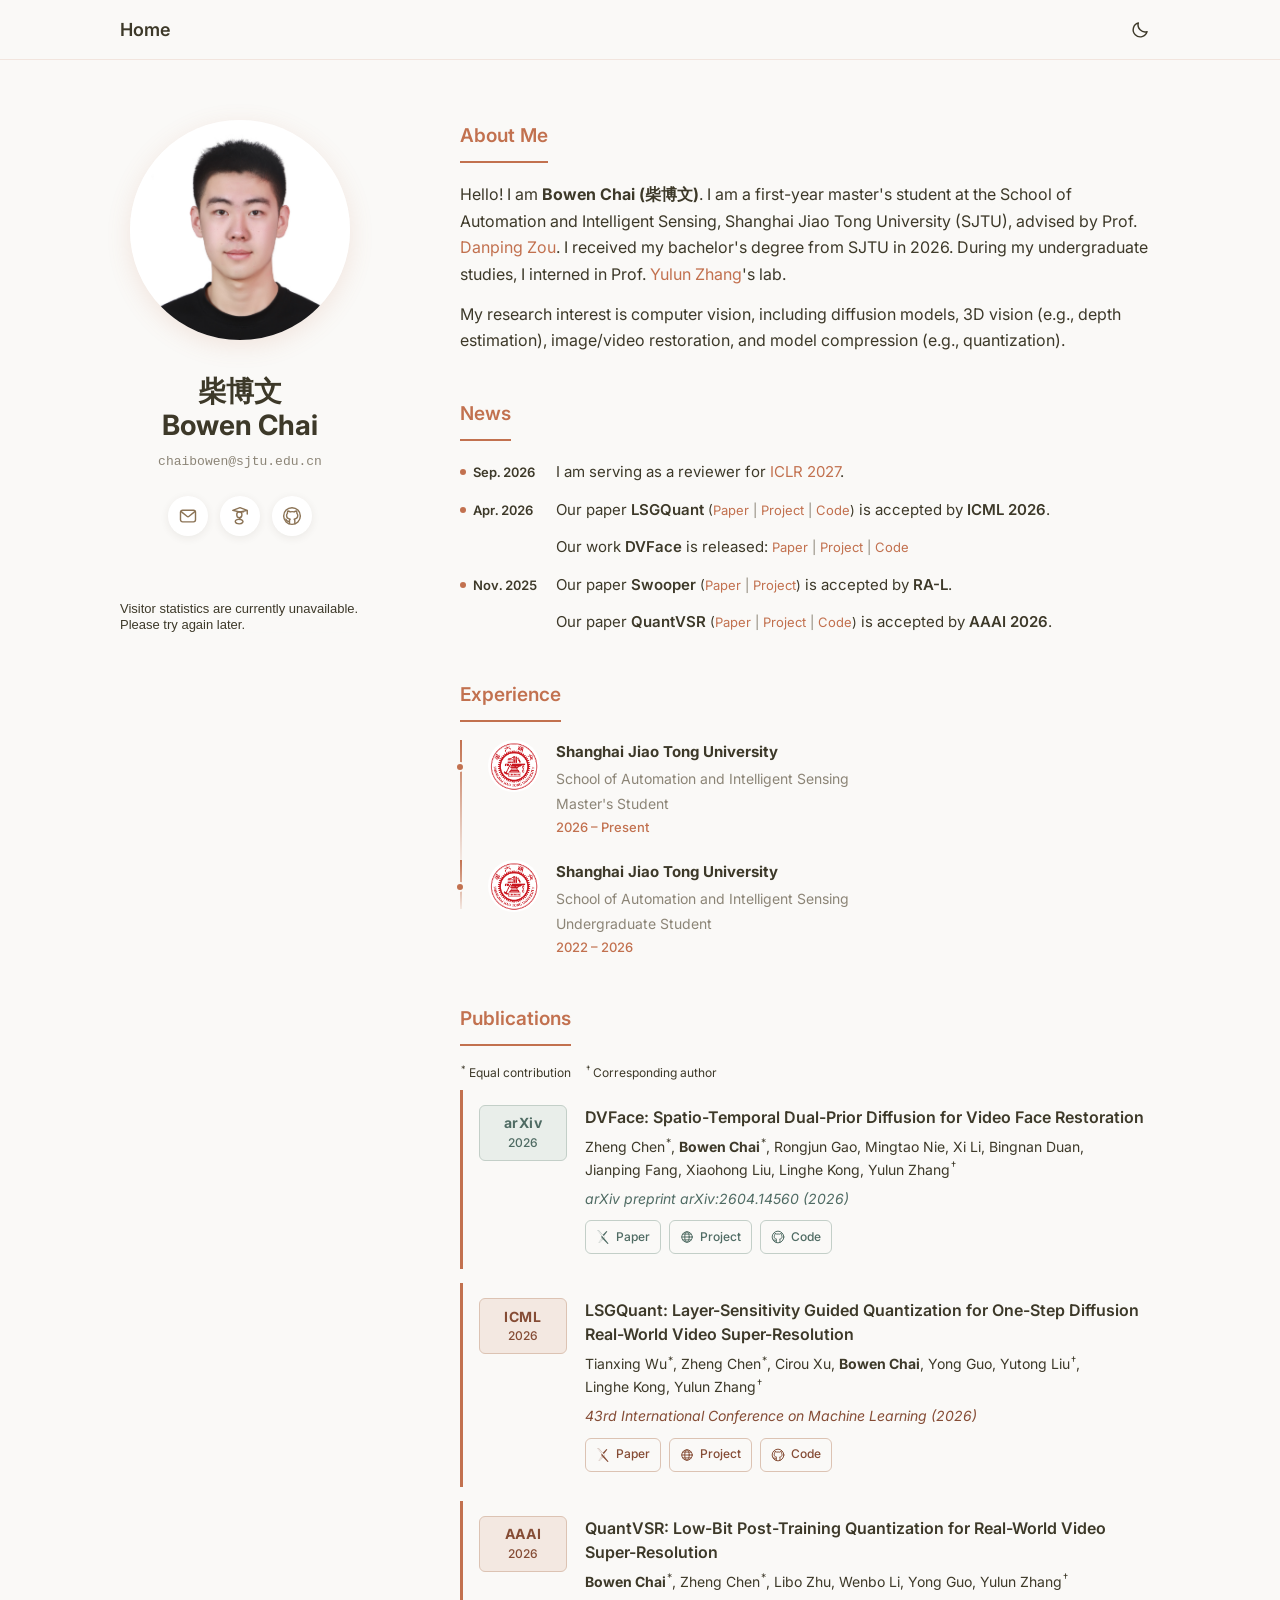
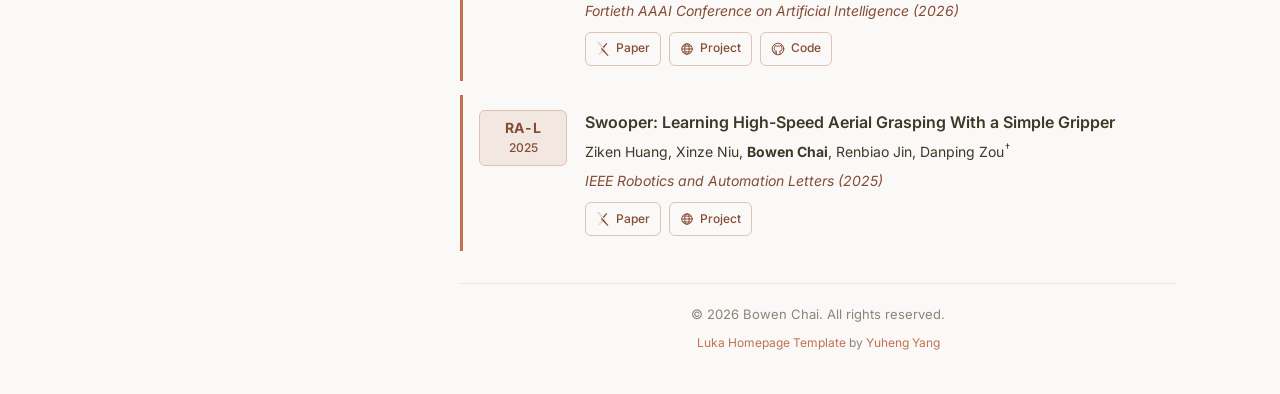
==== index.html @ 1392b282 "Init homepage" ====
<!DOCTYPE html>
<html lang="en">
<head>
  <meta charset="UTF-8">
  <meta http-equiv="X-UA-Compatible" content="IE=edge">
  <meta name="viewport" content="width=device-width, initial-scale=1">
  <title>Bowen Chai - Homepage</title>
  <meta name="description" content="A minimal academic homepage template for researchers, students, and creators.">
  <meta name="keywords" content="academic homepage, personal website, portfolio, researcher, student">
  <link rel="icon" href="assets/img/favicon.ico?v=a5aeb4f2d822" type="image/x-icon" sizes="16x16 32x32 48x48">
  <link rel="icon" href="assets/img/favicon.png?v=6394adf79db6" type="image/png" sizes="32x32">
  <link rel="icon" href="assets/img/favicon.svg?v=fdf971f951cc" type="image/svg+xml" sizes="any">

  <link rel="preconnect" href="https://fonts.googleapis.com">
  <link rel="preconnect" href="https://fonts.gstatic.com" crossorigin>
  <link href="https://fonts.googleapis.com/css2?family=Inter:wght@300;400;500;600;700&display=swap" rel="stylesheet">


  <link rel="stylesheet" href="assets/css/font_sans_serif.css">
  <link rel="stylesheet" href="assets/css/theme-luka.css">
  <link rel="stylesheet" href="assets/css/local-preview.css?v=3a91d205cefd">
</head>
<body class="theme-luka">
  <nav class="top-nav">
    <div class="nav-container">
      <div class="nav-left">
        <a href="./">Home</a>
      </div>
      <div class="nav-right">
        <button id="themeToggle" class="theme-toggle" title="Toggle theme" aria-label="Toggle theme">
          <svg class="ui-icon" aria-hidden="true" focusable="false"><use href="assets/img/ui-icons.svg#moon"></use></svg>
        </button>
      </div>
    </div>
  </nav>

  <div class="wrapper">
    <header class="sidebar">
      <div class="profile-card">
        <a class="image avatar">
          <img src="assets/img/chaibowen_scholar_v1_square.png" alt="Portrait of Bowen Chai">
        </a>

        <h1 class="site-name">柴博文<br>Bowen Chai</h1>
        <p class="site-email">chaibowen@sjtu.edu.cn</p>

        <div class="social-icons">
          <a href="mailto:chaibowen@sjtu.edu.cn" title="Email"><svg class="ui-icon" viewBox="0 0 24 24" aria-hidden="true" focusable="false"><rect x="3" y="5" width="18" height="14" rx="2.5"/><path d="m3.5 6.5 7.2 5.8a2.1 2.1 0 0 0 2.6 0l7.2-5.8"/></svg></a>
          <a href="https://scholar.google.com/citations?user=Elhg_7AAAAAJ&amp;hl=en" title="Google Scholar"><svg class="ui-icon" viewBox="0 0 24 24" aria-hidden="true" focusable="false"><path d="m3.3 5.2 8.7-3.2 8.7 3.2L12 7.2 3.3 5.2Zm17.4 0v4.4"/><ellipse cx="11.2" cy="10.4" rx="3.1" ry="3.5"/><path d="M14.1 7h2.2m-3.6 6.4c-1.2.7-1.4 1.5-.4 2.2l2.5 1.6c1.8 1.4.5 4.2-3.8 4.2-5.2 0-6.1-3.8-2.4-5.1 1.2-.4 2.4-.5 3.7-.1"/></svg></a>
          <a href="https://github.com/bowenchai" title="GitHub"><svg class="ui-icon" viewBox="0 0 24 24" aria-hidden="true" focusable="false"><circle cx="12" cy="12" r="10"/><path d="M9 21v-3.3c0-.9.3-1.6.8-2-2.5-.3-4.3-1.4-4.3-4.2 0-1.2.4-2.2 1.1-2.9-.1-.9-.1-1.8.3-2.7 1.2 0 2.3.7 3 1.2 1.5-.4 3.1-.4 4.6 0 .7-.5 1.8-1.2 3-1.2 .4.9.4 1.8.3 2.7 .7.7 1.1 1.7 1.1 2.9 0 2.8-1.8 3.9-4.3 4.2 .5.4.8 1.1.8 2V21M9 18.4c-2.8.7-3.8-1.1-4.4-2.5"/></svg></a>
        </div>

        <div class="visitor-map-layout" id="visitorMap" aria-label="Visitor statistics" data-map-src="https://mapmyvisitors.com/map.js?cl=c2714f&amp;w=480&amp;t=tt&amp;d=VxK6KCJT0iGbm1z7AHhPdDyr-tIHMNKOAvG6q36VsOc&amp;co=faf9f7&amp;ct=3d3929">
          <noscript>Enable JavaScript to view visitor statistics.</noscript>
        </div>
      </div>
    </header>

    <section class="content">
      <div class="section" id="about">
        <h2 class="section-title">About Me</h2>
        <div class="section-body">
          <p>Hello! I am <strong>Bowen Chai (柴博文)</strong>. I am a first-year master's student at the School of Automation and Intelligent Sensing, Shanghai Jiao Tong University (SJTU), advised by Prof. <a href="https://sais.sjtu.edu.cn/faculty/zoudanping.html" target="_blank" rel="noopener">Danping Zou</a>. I received my bachelor's degree from SJTU in 2026. During my undergraduate studies, I interned in Prof. <a href="https://yulunzhang.com" target="_blank" rel="noopener">Yulun Zhang</a>'s lab.</p>
          <p>My research interest is computer vision, including diffusion models, 3D vision (e.g., depth estimation), image/video restoration, and model compression (e.g., quantization).</p>
          <!--
          <p><strong><a href="#" target="_blank" rel="noopener">Download my CV</a></strong> (replace this link with your resume)</p>
          -->
        </div>
      </div>

      <div class="section" id="news">
        <h2 class="section-title">News</h2>
        <div class="section-body">
          <!-- Group by full YYYY-MM; add same-month updates inside that group's list. -->
          <ul class="news-list">
            <li class="news-group" data-news-month="2026-09">
              <time class="news-date" id="news-month-2026-09" datetime="2026-09">Sep. 2026</time>
              <ul class="news-updates" aria-labelledby="news-month-2026-09">
                <li class="news-item">
                  <p class="news-text">I am serving as a reviewer for <a href="https://iclr.cc/Conferences/2027" target="_blank" rel="noopener">ICLR 2027</a>.</p>
                </li>
              </ul>
            </li>
            <li class="news-group" data-news-month="2026-04">
              <time class="news-date" id="news-month-2026-04" datetime="2026-04">Apr. 2026</time>
              <ul class="news-updates" aria-labelledby="news-month-2026-04">
                <li class="news-item" id="news-lsgquant-accepted">
                  <p class="news-text">Our paper <strong class="news-paper">LSGQuant</strong> <span class="news-resources">(<a href="https://arxiv.org/abs/2602.03182" target="_blank" rel="noopener" aria-label="LSGQuant paper">Paper</a> <span class="news-resource-divider" aria-hidden="true">|</span> <a href="https://zheng-chen.cn/LSGQuant/" target="_blank" rel="noopener" aria-label="LSGQuant project">Project</a> <span class="news-resource-divider" aria-hidden="true">|</span> <a href="https://github.com/zhengchen1999/LSGQuant" target="_blank" rel="noopener" aria-label="LSGQuant code">Code</a>)</span> is accepted by <strong class="news-venue">ICML 2026</strong>.</p>
                </li>
                <li class="news-item" id="news-dvface-released">
                  <p class="news-text">Our work <strong class="news-paper">DVFace</strong> is released: <span class="news-resources"><a href="https://arxiv.org/abs/2604.14560" target="_blank" rel="noopener" aria-label="DVFace paper">Paper</a> <span class="news-resource-divider" aria-hidden="true">|</span> <a href="https://zheng-chen.cn/DVFace/" target="_blank" rel="noopener" aria-label="DVFace project">Project</a> <span class="news-resource-divider" aria-hidden="true">|</span> <a href="https://github.com/zhengchen1999/DVFace" target="_blank" rel="noopener" aria-label="DVFace code">Code</a></span></p>
                </li>
              </ul>
            </li>
            <li class="news-group" data-news-month="2025-11">
              <time class="news-date" id="news-month-2025-11" datetime="2025-11">Nov. 2025</time>
              <ul class="news-updates" aria-labelledby="news-month-2025-11">
                <li class="news-item" id="news-swooper-accepted">
                  <p class="news-text">Our paper <strong class="news-paper">Swooper</strong> <span class="news-resources">(<a href="https://arxiv.org/abs/2603.05935" target="_blank" rel="noopener" aria-label="Swooper paper">Paper</a> <span class="news-resource-divider" aria-hidden="true">|</span> <a href="https://zikenhuang.github.io/Swooper/" target="_blank" rel="noopener" aria-label="Swooper project">Project</a>)</span> is accepted by <strong class="news-venue">RA-L</strong>.</p>
                </li>
                <li class="news-item" id="news-quantvsr-accepted">
                  <p class="news-text">Our paper <strong class="news-paper">QuantVSR</strong> <span class="news-resources">(<a href="https://arxiv.org/abs/2508.04485" target="_blank" rel="noopener" aria-label="QuantVSR paper">Paper</a> <span class="news-resource-divider" aria-hidden="true">|</span> <a href="https://bowenchai.github.io/QuantVSR/" target="_blank" rel="noopener" aria-label="QuantVSR project">Project</a> <span class="news-resource-divider" aria-hidden="true">|</span> <a href="https://github.com/bowenchai/QuantVSR" target="_blank" rel="noopener" aria-label="QuantVSR code">Code</a>)</span> is accepted by <strong class="news-venue">AAAI 2026</strong>.</p>
                </li>
              </ul>
            </li>
          </ul>
        </div>
      </div>

      <div class="section" id="experience">
        <h2 class="section-title">Experience</h2>
        <div class="section-body">
          <div class="card timeline-item">
            <div class="experience-item">
              <img src="assets/img/sjtu-emblem.png" alt="Shanghai Jiao Tong University emblem" class="institution-logo sjtu-emblem">
              <div class="experience-content">
                <p class="exp-title"><strong>Shanghai Jiao Tong University</strong></p>
                <p class="exp-detail">School of Automation and Intelligent Sensing</p>
                <p class="exp-detail">Master's Student</p>
                <p class="exp-period">2026 &ndash; Present</p>
              </div>
            </div>
          </div>

          <div class="card timeline-item">
            <div class="experience-item">
              <img src="assets/img/sjtu-emblem.png" alt="Shanghai Jiao Tong University emblem" class="institution-logo sjtu-emblem">
              <div class="experience-content">
                <p class="exp-title"><strong>Shanghai Jiao Tong University</strong></p>
                <p class="exp-detail">School of Automation and Intelligent Sensing</p>
                <p class="exp-detail">Undergraduate Student</p>
                <p class="exp-period">2022 &ndash; 2026</p>
              </div>
            </div>
          </div>
        </div>
      </div>

      <div class="section" id="publications">
        <h2 class="section-title">Publications</h2>
        <div class="section-body">
          <div class="publications">
            <div class="pub-author-note" id="publications-author-note"><span><sup class="pub-author-mark">*</sup> Equal contribution</span><span><sup class="pub-author-mark">†</sup> Corresponding author</span></div>
            <ol class="bibliography">
              <li class="pub-entry pub-entry--preprint" id="publication-dvface">
                <div class="pub-row">
                  <div class="pub-venue">
                    <span class="pub-venue-name">arXiv</span>
                    <span class="pub-venue-year">2026</span>
                  </div>
                  <div class="pub-content">
                    <div class="title">DVFace: Spatio-Temporal Dual-Prior Diffusion for Video Face Restoration</div>
                    <div class="author" aria-describedby="publications-author-note"><span class="pub-author">Zheng Chen<sup class="pub-author-mark">*</sup></span>, <span class="pub-author"><strong>Bowen Chai</strong><sup class="pub-author-mark">*</sup></span>, <span class="pub-author">Rongjun Gao</span>, <span class="pub-author">Mingtao Nie</span>, <span class="pub-author">Xi Li</span>, <span class="pub-author">Bingnan Duan</span>, <span class="pub-author">Jianping Fang</span>, <span class="pub-author">Xiaohong Liu</span>, <span class="pub-author">Linghe Kong</span>, <span class="pub-author">Yulun Zhang<sup class="pub-author-mark">†</sup></span></div>
                    <div class="periodical"><em>arXiv preprint arXiv:2604.14560 (2026)</em></div>
                    <div class="links pub-links">
                      <a class="pub-link" href="https://arxiv.org/abs/2604.14560" target="_blank" rel="noopener"><svg class="ui-icon pub-link-icon pub-link-icon--brand" viewBox="0 0 24 24" aria-hidden="true" focusable="false"><path d="M3.8423 0a1.0037 1.0037 0 0 0-.922.6078c-.1536.3687-.0438.6275.2938 1.1113l6.9185 8.3597-1.0223 1.1058a1.0393 1.0393 0 0 0 .003 1.4229l1.2292 1.3135-5.4391 6.4444c-.2803.299-.4538.823-.2971 1.1986a1.0253 1.0253 0 0 0 .9585.635.9133.9133 0 0 0 .6891-.3405l5.783-6.126 7.4902 8.0051a.8527.8527 0 0 0 .6835.2597.9575.9575 0 0 0 .8777-.6138c.1577-.377-.017-.7502-.306-1.1407l-7.0518-8.3418 1.0632-1.13a.9626.9626 0 0 0 .0089-1.3165L4.6336.4639s-.3733-.4535-.768-.463zm0 .272h.0166c.2179.0052.4874.2715.5644.3639l.005.006.0052.0055 10.169 10.9905a.6915.6915 0 0 1-.0072.945l-1.0666 1.133-1.4982-1.7724-8.5994-10.39c-.3286-.472-.352-.6183-.2592-.841a.7307.7307 0 0 1 .6704-.4401Zm14.341 1.5701a.877.877 0 0 0-.6554.2418l-5.6962 6.1584 1.6944 1.8319 5.3089-6.5138c.3251-.4335.479-.6603.3247-1.0292a1.1205 1.1205 0 0 0-.9763-.689zm-7.6557 12.2823 1.3186 1.4135-5.7864 6.1295a.6494.6494 0 0 1-.4959.26.7516.7516 0 0 1-.706-.4669c-.1119-.2682.0359-.6864.2442-.9083l.0051-.0055.0047-.0055z"/></svg><span>Paper</span></a>
                      <a class="pub-link" href="https://zheng-chen.cn/DVFace/" target="_blank" rel="noopener"><svg class="ui-icon pub-link-icon" viewBox="0 0 24 24" aria-hidden="true" focusable="false"><circle cx="12" cy="12" r="9"/><ellipse cx="12" cy="12" rx="3.8" ry="9"/><path d="M3 12h18M5 7h14M5 17h14"/></svg><span>Project</span></a>
                      <a class="pub-link" href="https://github.com/zhengchen1999/DVFace" target="_blank" rel="noopener"><svg class="ui-icon pub-link-icon" viewBox="0 0 24 24" aria-hidden="true" focusable="false"><circle cx="12" cy="12" r="10"/><path d="M9 21v-3.3c0-.9.3-1.6.8-2-2.5-.3-4.3-1.4-4.3-4.2 0-1.2.4-2.2 1.1-2.9-.1-.9-.1-1.8.3-2.7 1.2 0 2.3.7 3 1.2 1.5-.4 3.1-.4 4.6 0 .7-.5 1.8-1.2 3-1.2 .4.9.4 1.8.3 2.7 .7.7 1.1 1.7 1.1 2.9 0 2.8-1.8 3.9-4.3 4.2 .5.4.8 1.1.8 2V21M9 18.4c-2.8.7-3.8-1.1-4.4-2.5"/></svg><span>Code</span></a>
                    </div>
                  </div>
                </div>
              </li>

              <li class="pub-entry pub-entry--accepted" id="publication-lsgquant">
                <div class="pub-row">
                  <div class="pub-venue">
                    <span class="pub-venue-name">ICML</span>
                    <span class="pub-venue-year">2026</span>
                  </div>
                  <div class="pub-content">
                    <div class="title">LSGQuant: Layer-Sensitivity Guided Quantization for One-Step Diffusion Real-World Video Super-Resolution</div>
                    <div class="author" aria-describedby="publications-author-note"><span class="pub-author">Tianxing Wu<sup class="pub-author-mark">*</sup></span>, <span class="pub-author">Zheng Chen<sup class="pub-author-mark">*</sup></span>, <span class="pub-author">Cirou Xu</span>, <span class="pub-author"><strong>Bowen Chai</strong></span>, <span class="pub-author">Yong Guo</span>, <span class="pub-author">Yutong Liu<sup class="pub-author-mark">†</sup></span>, <span class="pub-author">Linghe Kong</span>, <span class="pub-author">Yulun Zhang<sup class="pub-author-mark">†</sup></span></div>
                    <div class="periodical"><em>43rd International Conference on Machine Learning (2026)</em></div>
                    <div class="links pub-links">
                      <a class="pub-link" href="https://arxiv.org/abs/2602.03182" target="_blank" rel="noopener"><svg class="ui-icon pub-link-icon pub-link-icon--brand" viewBox="0 0 24 24" aria-hidden="true" focusable="false"><path d="M3.8423 0a1.0037 1.0037 0 0 0-.922.6078c-.1536.3687-.0438.6275.2938 1.1113l6.9185 8.3597-1.0223 1.1058a1.0393 1.0393 0 0 0 .003 1.4229l1.2292 1.3135-5.4391 6.4444c-.2803.299-.4538.823-.2971 1.1986a1.0253 1.0253 0 0 0 .9585.635.9133.9133 0 0 0 .6891-.3405l5.783-6.126 7.4902 8.0051a.8527.8527 0 0 0 .6835.2597.9575.9575 0 0 0 .8777-.6138c.1577-.377-.017-.7502-.306-1.1407l-7.0518-8.3418 1.0632-1.13a.9626.9626 0 0 0 .0089-1.3165L4.6336.4639s-.3733-.4535-.768-.463zm0 .272h.0166c.2179.0052.4874.2715.5644.3639l.005.006.0052.0055 10.169 10.9905a.6915.6915 0 0 1-.0072.945l-1.0666 1.133-1.4982-1.7724-8.5994-10.39c-.3286-.472-.352-.6183-.2592-.841a.7307.7307 0 0 1 .6704-.4401Zm14.341 1.5701a.877.877 0 0 0-.6554.2418l-5.6962 6.1584 1.6944 1.8319 5.3089-6.5138c.3251-.4335.479-.6603.3247-1.0292a1.1205 1.1205 0 0 0-.9763-.689zm-7.6557 12.2823 1.3186 1.4135-5.7864 6.1295a.6494.6494 0 0 1-.4959.26.7516.7516 0 0 1-.706-.4669c-.1119-.2682.0359-.6864.2442-.9083l.0051-.0055.0047-.0055z"/></svg><span>Paper</span></a>
                      <a class="pub-link" href="https://zheng-chen.cn/LSGQuant/" target="_blank" rel="noopener"><svg class="ui-icon pub-link-icon" viewBox="0 0 24 24" aria-hidden="true" focusable="false"><circle cx="12" cy="12" r="9"/><ellipse cx="12" cy="12" rx="3.8" ry="9"/><path d="M3 12h18M5 7h14M5 17h14"/></svg><span>Project</span></a>
                      <a class="pub-link" href="https://github.com/zhengchen1999/LSGQuant" target="_blank" rel="noopener"><svg class="ui-icon pub-link-icon" viewBox="0 0 24 24" aria-hidden="true" focusable="false"><circle cx="12" cy="12" r="10"/><path d="M9 21v-3.3c0-.9.3-1.6.8-2-2.5-.3-4.3-1.4-4.3-4.2 0-1.2.4-2.2 1.1-2.9-.1-.9-.1-1.8.3-2.7 1.2 0 2.3.7 3 1.2 1.5-.4 3.1-.4 4.6 0 .7-.5 1.8-1.2 3-1.2 .4.9.4 1.8.3 2.7 .7.7 1.1 1.7 1.1 2.9 0 2.8-1.8 3.9-4.3 4.2 .5.4.8 1.1.8 2V21M9 18.4c-2.8.7-3.8-1.1-4.4-2.5"/></svg><span>Code</span></a>
                    </div>
                  </div>
                </div>
              </li>

              <li class="pub-entry pub-entry--accepted" id="publication-quantvsr">
                <div class="pub-row">
                  <div class="pub-venue">
                    <span class="pub-venue-name">AAAI</span>
                    <span class="pub-venue-year">2026</span>
                  </div>
                  <div class="pub-content">
                    <div class="title">QuantVSR: Low-Bit Post-Training Quantization for Real-World Video Super-Resolution</div>
                    <div class="author" aria-describedby="publications-author-note"><span class="pub-author"><strong>Bowen Chai</strong><sup class="pub-author-mark">*</sup></span>, <span class="pub-author">Zheng Chen<sup class="pub-author-mark">*</sup></span>, <span class="pub-author">Libo Zhu</span>, <span class="pub-author">Wenbo Li</span>, <span class="pub-author">Yong Guo</span>, <span class="pub-author">Yulun Zhang<sup class="pub-author-mark">†</sup></span></div>
                    <div class="periodical"><em>Fortieth AAAI Conference on Artificial Intelligence (2026)</em></div>
                    <div class="links pub-links">
                      <a class="pub-link" href="https://arxiv.org/abs/2508.04485" target="_blank" rel="noopener"><svg class="ui-icon pub-link-icon pub-link-icon--brand" viewBox="0 0 24 24" aria-hidden="true" focusable="false"><path d="M3.8423 0a1.0037 1.0037 0 0 0-.922.6078c-.1536.3687-.0438.6275.2938 1.1113l6.9185 8.3597-1.0223 1.1058a1.0393 1.0393 0 0 0 .003 1.4229l1.2292 1.3135-5.4391 6.4444c-.2803.299-.4538.823-.2971 1.1986a1.0253 1.0253 0 0 0 .9585.635.9133.9133 0 0 0 .6891-.3405l5.783-6.126 7.4902 8.0051a.8527.8527 0 0 0 .6835.2597.9575.9575 0 0 0 .8777-.6138c.1577-.377-.017-.7502-.306-1.1407l-7.0518-8.3418 1.0632-1.13a.9626.9626 0 0 0 .0089-1.3165L4.6336.4639s-.3733-.4535-.768-.463zm0 .272h.0166c.2179.0052.4874.2715.5644.3639l.005.006.0052.0055 10.169 10.9905a.6915.6915 0 0 1-.0072.945l-1.0666 1.133-1.4982-1.7724-8.5994-10.39c-.3286-.472-.352-.6183-.2592-.841a.7307.7307 0 0 1 .6704-.4401Zm14.341 1.5701a.877.877 0 0 0-.6554.2418l-5.6962 6.1584 1.6944 1.8319 5.3089-6.5138c.3251-.4335.479-.6603.3247-1.0292a1.1205 1.1205 0 0 0-.9763-.689zm-7.6557 12.2823 1.3186 1.4135-5.7864 6.1295a.6494.6494 0 0 1-.4959.26.7516.7516 0 0 1-.706-.4669c-.1119-.2682.0359-.6864.2442-.9083l.0051-.0055.0047-.0055z"/></svg><span>Paper</span></a>
                      <a class="pub-link" href="https://bowenchai.github.io/QuantVSR/" target="_blank" rel="noopener"><svg class="ui-icon pub-link-icon" viewBox="0 0 24 24" aria-hidden="true" focusable="false"><circle cx="12" cy="12" r="9"/><ellipse cx="12" cy="12" rx="3.8" ry="9"/><path d="M3 12h18M5 7h14M5 17h14"/></svg><span>Project</span></a>
                      <a class="pub-link" href="https://github.com/bowenchai/QuantVSR" target="_blank" rel="noopener"><svg class="ui-icon pub-link-icon" viewBox="0 0 24 24" aria-hidden="true" focusable="false"><circle cx="12" cy="12" r="10"/><path d="M9 21v-3.3c0-.9.3-1.6.8-2-2.5-.3-4.3-1.4-4.3-4.2 0-1.2.4-2.2 1.1-2.9-.1-.9-.1-1.8.3-2.7 1.2 0 2.3.7 3 1.2 1.5-.4 3.1-.4 4.6 0 .7-.5 1.8-1.2 3-1.2 .4.9.4 1.8.3 2.7 .7.7 1.1 1.7 1.1 2.9 0 2.8-1.8 3.9-4.3 4.2 .5.4.8 1.1.8 2V21M9 18.4c-2.8.7-3.8-1.1-4.4-2.5"/></svg><span>Code</span></a>
                    </div>
                  </div>
                </div>
              </li>

              <li class="pub-entry pub-entry--accepted" id="publication-swooper">
                <div class="pub-row">
                  <div class="pub-venue">
                    <span class="pub-venue-name">RA-L</span>
                    <span class="pub-venue-year">2025</span>
                  </div>
                  <div class="pub-content">
                    <div class="title">Swooper: Learning High-Speed Aerial Grasping With a Simple Gripper</div>
                    <div class="author" aria-describedby="publications-author-note"><span class="pub-author">Ziken Huang</span>, <span class="pub-author">Xinze Niu</span>, <span class="pub-author"><strong>Bowen Chai</strong></span>, <span class="pub-author">Renbiao Jin</span>, <span class="pub-author">Danping Zou<sup class="pub-author-mark">†</sup></span></div>
                    <div class="periodical"><em>IEEE Robotics and Automation Letters (2025)</em></div>
                    <div class="links pub-links">
                      <a class="pub-link" href="https://arxiv.org/abs/2603.05935" target="_blank" rel="noopener"><svg class="ui-icon pub-link-icon pub-link-icon--brand" viewBox="0 0 24 24" aria-hidden="true" focusable="false"><path d="M3.8423 0a1.0037 1.0037 0 0 0-.922.6078c-.1536.3687-.0438.6275.2938 1.1113l6.9185 8.3597-1.0223 1.1058a1.0393 1.0393 0 0 0 .003 1.4229l1.2292 1.3135-5.4391 6.4444c-.2803.299-.4538.823-.2971 1.1986a1.0253 1.0253 0 0 0 .9585.635.9133.9133 0 0 0 .6891-.3405l5.783-6.126 7.4902 8.0051a.8527.8527 0 0 0 .6835.2597.9575.9575 0 0 0 .8777-.6138c.1577-.377-.017-.7502-.306-1.1407l-7.0518-8.3418 1.0632-1.13a.9626.9626 0 0 0 .0089-1.3165L4.6336.4639s-.3733-.4535-.768-.463zm0 .272h.0166c.2179.0052.4874.2715.5644.3639l.005.006.0052.0055 10.169 10.9905a.6915.6915 0 0 1-.0072.945l-1.0666 1.133-1.4982-1.7724-8.5994-10.39c-.3286-.472-.352-.6183-.2592-.841a.7307.7307 0 0 1 .6704-.4401Zm14.341 1.5701a.877.877 0 0 0-.6554.2418l-5.6962 6.1584 1.6944 1.8319 5.3089-6.5138c.3251-.4335.479-.6603.3247-1.0292a1.1205 1.1205 0 0 0-.9763-.689zm-7.6557 12.2823 1.3186 1.4135-5.7864 6.1295a.6494.6494 0 0 1-.4959.26.7516.7516 0 0 1-.706-.4669c-.1119-.2682.0359-.6864.2442-.9083l.0051-.0055.0047-.0055z"/></svg><span>Paper</span></a>
                      <a class="pub-link" href="https://zikenhuang.github.io/Swooper/" target="_blank" rel="noopener"><svg class="ui-icon pub-link-icon" viewBox="0 0 24 24" aria-hidden="true" focusable="false"><circle cx="12" cy="12" r="9"/><ellipse cx="12" cy="12" rx="3.8" ry="9"/><path d="M3 12h18M5 7h14M5 17h14"/></svg><span>Project</span></a>
                    </div>
                  </div>
                </div>
              </li>
            </ol>
          </div>
        </div>
      </div>

    </section>

    <footer class="site-footer">
      <p>
        &copy; 2026 Bowen Chai. All rights reserved.
        <br>
        <span class="template-credit"><a href="https://github.com/wzsyyh/luka-homepage-template">Luka Homepage Template</a> by <a href="https://wzsyyh.github.io/">Yuheng Yang</a></span>
      </p>
    </footer>
  </div>

  <script src="assets/js/scale.fix.js"></script>
  <script>
    (function() {
      const themeToggle = document.getElementById('themeToggle');
      const icon = themeToggle.querySelector('use');

      function setTheme(isDark) {
        document.documentElement.setAttribute('data-theme', isDark ? 'dark' : 'light');
        icon.setAttribute('href', 'assets/img/ui-icons.svg#' + (isDark ? 'sun' : 'moon'));
        try {
          localStorage.setItem('theme', isDark ? 'dark' : 'light');
        } catch (error) {
          // Theme switching still works when browser storage is unavailable.
        }
      }

      let savedTheme = null;
      try {
        savedTheme = localStorage.getItem('theme');
      } catch (error) {
        // Fall back to the system preference.
      }
      const prefersDark = window.matchMedia('(prefers-color-scheme: dark)').matches;
      setTheme(savedTheme ? savedTheme === 'dark' : prefersDark);

      themeToggle.addEventListener('click', function() {
        const isDark = document.documentElement.getAttribute('data-theme') === 'dark';
        setTheme(!isDark);
      });

      if ('IntersectionObserver' in window) {
        const observer = new IntersectionObserver(function(entries) {
          entries.forEach(function(entry) {
            if (entry.isIntersecting) {
              entry.target.classList.add('visible');
              observer.unobserve(entry.target);
            }
          });
        }, { threshold: 0.1 });

        document.documentElement.classList.add('sections-animate');
        document.querySelectorAll('.section').forEach(function(el) {
          observer.observe(el);
        });
      } else {
        document.querySelectorAll('.section').forEach(function(el) {
          el.classList.add('visible');
        });
      }
    })();
  </script>
  <script src="assets/js/visitor-map.js?v=ccd42ad6cb22"></script>
</body>
</html>
---- assets/css/font_sans_serif.css ----
@import url('https://fonts.googleapis.com/css2?family=Inter:wght@300;400;500;600;700&family=Ubuntu+Mono&display=swap');

body {
  background-color: #fff;
  font: 18px/1.5 "Inter", -apple-system, BlinkMacSystemFont, "Segoe UI", Roboto, Oxygen, Ubuntu, Cantarell, "Helvetica Neue", Arial, sans-serif;
  color: #595959;
  font-weight: 400;
}
---- assets/css/theme-luka.css ----
/* ============================================
   Luka Homepage
   Warm minimal academic homepage template
   ============================================ */

html {
  scroll-behavior: smooth;
}

body {
  margin: 0;
}

body.theme-luka,
body.theme-luka *,
body.theme-luka *::before,
body.theme-luka *::after {
  box-sizing: border-box;
}

:root {
  --luka-bg: #faf9f7;
  --luka-text: #3d3929;
  --luka-accent: #c2714f;
  --luka-secondary: #8c8577;
  --luka-border: rgba(194, 113, 79, 0.2);
  --luka-shadow: rgba(194, 113, 79, 0.15);
  --luka-social-bg: #ffffff;
  --luka-social-text: #8b7355;
  --luka-footer-border: rgba(194, 113, 79, 0.15);
}

@media (prefers-color-scheme: dark) {
  :root:not([data-theme="light"]) {
    --luka-bg: #1a1917;
    --luka-text: #d1cec7;
    --luka-accent: #e28a67;
    --luka-secondary: #9b9488;
    --luka-border: rgba(226, 138, 103, 0.2);
    --luka-shadow: rgba(0, 0, 0, 0.3);
    --luka-social-bg: #22211e;
    --luka-social-text: #d1cec7;
    --luka-footer-border: rgba(226, 138, 103, 0.15);
  }
}

[data-theme="dark"] {
  --luka-bg: #1a1917;
  --luka-text: #d1cec7;
  --luka-accent: #e28a67;
  --luka-secondary: #9b9488;
  --luka-border: rgba(226, 138, 103, 0.2);
  --luka-shadow: rgba(0, 0, 0, 0.3);
  --luka-social-bg: #22211e;
  --luka-social-text: #d1cec7;
  --luka-footer-border: rgba(226, 138, 103, 0.15);
}

[data-theme="light"] {
  --luka-bg: #faf9f7;
  --luka-text: #3d3929;
  --luka-accent: #c2714f;
  --luka-secondary: #8c8577;
  --luka-border: rgba(194, 113, 79, 0.2);
  --luka-shadow: rgba(194, 113, 79, 0.15);
  --luka-social-bg: #ffffff;
  --luka-social-text: #8b7355;
  --luka-footer-border: rgba(194, 113, 79, 0.15);
}

body.theme-luka {
  background: var(--luka-bg);
  color: var(--luka-text);
  font-family: "Inter", -apple-system, BlinkMacSystemFont, sans-serif;
  font-size: 16px;
  line-height: 1.65;
  transition: background-color 0.3s ease, color 0.3s ease;
}

body.theme-luka a {
  color: var(--luka-accent);
  text-decoration: none;
}

body.theme-luka a:hover {
  filter: brightness(1.15);
}

body.theme-luka .top-nav {
  position: fixed;
  top: 0;
  left: 0;
  right: 0;
  height: 60px;
  display: flex;
  justify-content: center;
  align-items: center;
  background: var(--luka-bg);
  border-bottom: 1px solid var(--luka-footer-border);
  z-index: 1000;
}

body.theme-luka .nav-container {
  width: 100%;
  max-width: 1120px;
  padding: 0 40px;
  display: flex;
  align-items: center;
  justify-content: space-between;
}

body.theme-luka .nav-left a {
  color: var(--luka-text);
  font-size: 18px;
  font-weight: 600;
}

body.theme-luka .theme-toggle {
  border: none;
  background: transparent;
  color: var(--luka-text);
  width: 40px;
  height: 40px;
  border-radius: 999px;
  cursor: pointer;
  font-size: 18px;
  transition: background-color 0.2s ease, color 0.2s ease;
}

body.theme-luka .theme-toggle:hover {
  background: var(--luka-border);
  color: var(--luka-accent);
}

body.theme-luka .wrapper {
  width: 100%;
  max-width: 1120px;
  margin: 0 auto;
  display: flex;
  flex-wrap: wrap;
  align-items: flex-start;
  min-height: 100vh;
}

body.theme-luka .sidebar {
  width: 320px;
  flex-shrink: 0;
  position: fixed;
  top: 60px;
  left: calc(50% - 560px);
  height: calc(100vh - 60px);
  overflow-y: auto;
  text-align: center;
  box-sizing: border-box;
  display: flex;
  flex-direction: column;
  justify-content: flex-start;
  align-items: center;
  padding-top: 60px;
  z-index: 100;
}

body.theme-luka .profile-card {
  width: 100%;
  padding: 0 20px;
  text-align: center;
}

body.theme-luka .image.avatar {
  display: block;
  margin: 0 auto 28px;
}

body.theme-luka .image.avatar img {
  width: 220px;
  height: 220px;
  border-radius: 50%;
  object-fit: cover;
  box-shadow: 0 6px 24px var(--luka-shadow);
}

body.theme-luka .site-name {
  margin: 0 0 8px;
  color: var(--luka-text);
  font-size: 28px;
  line-height: 1.2;
}

body.theme-luka .site-email {
  margin: 0 0 24px;
  color: var(--luka-secondary);
  font-size: 13px;
  font-family: "Ubuntu Mono", "SFMono-Regular", monospace;
  word-break: break-all;
}

body.theme-luka .social-icons {
  display: flex;
  justify-content: center;
  gap: 12px;
  flex-wrap: wrap;
}

body.theme-luka .social-icons a {
  width: 40px;
  height: 40px;
  display: inline-flex;
  align-items: center;
  justify-content: center;
  border-radius: 50%;
  background: var(--luka-social-bg);
  color: var(--luka-social-text) !important;
  box-shadow: 0 2px 8px rgba(61, 57, 41, 0.08);
  transition: transform 0.2s ease, background-color 0.2s ease, color 0.2s ease;
}

body.theme-luka .social-icons a:hover {
  background: var(--luka-accent);
  color: #fff !important;
  transform: translateY(-2px);
}

body.theme-luka .content {
  flex: 1;
  min-width: 0;
  margin-left: 320px;
  padding: 120px 40px 80px 60px;
}

body.theme-luka .section {
  margin-bottom: 44px;
  opacity: 0;
  transform: translateY(12px);
  transition: opacity 0.45s ease, transform 0.45s ease;
}

body.theme-luka .section.visible {
  opacity: 1;
  transform: translateY(0);
}

body.theme-luka .section-title {
  display: inline-block;
  margin: 0 0 18px;
  padding-bottom: 10px;
  border-bottom: 2px solid var(--luka-accent);
  color: var(--luka-accent);
  font-size: 19px;
  font-weight: 600;
}

body.theme-luka .section-body p {
  margin: 0 0 14px;
}

body.theme-luka .card {
  background: transparent;
  padding: 0;
  box-shadow: none;
}

body.theme-luka .timeline-item {
  position: relative;
  margin-left: 20px;
  padding-left: 8px;
  padding-bottom: 20px;
}

body.theme-luka .timeline-item::before {
  content: "";
  position: absolute;
  left: -20px;
  top: 0;
  bottom: 0;
  width: 2px;
  background: linear-gradient(to bottom, var(--luka-accent), rgba(194, 113, 79, 0.12));
}

body.theme-luka .timeline-item:last-child::before {
  bottom: 50%;
}

body.theme-luka .timeline-item::after {
  content: "";
  position: absolute;
  left: -25px;
  top: 22px;
  width: 10px;
  height: 10px;
  border-radius: 50%;
  background: var(--luka-accent);
  border: 2px solid var(--luka-bg);
}

body.theme-luka .experience-item {
  display: flex;
  align-items: flex-start;
  gap: 16px;
}

body.theme-luka .institution-logo {
  width: 52px;
  height: 52px;
  flex-shrink: 0;
}

body.theme-luka .experience-content {
  flex: 1;
}

body.theme-luka .experience-content p {
  margin: 0 0 2px;
}

body.theme-luka .exp-title {
  font-size: 15px;
  color: var(--luka-text);
}

body.theme-luka .exp-detail {
  font-size: 14px;
  color: var(--luka-secondary);
}

body.theme-luka .exp-period {
  font-size: 13px;
  color: var(--luka-accent);
  font-weight: 500;
}

body.theme-luka .publications ol.bibliography {
  list-style: none;
  padding: 0;
  margin: 0;
}

body.theme-luka .publications ol.bibliography li {
  margin-bottom: 14px;
  padding: 15px 0 15px 16px;
  border-left: 3px solid var(--luka-accent);
}

body.theme-luka .pub-content .title {
  margin-bottom: 4px;
  color: var(--luka-text);
  font-size: 15px;
  font-weight: 600;
}

body.theme-luka .pub-content .author {
  margin-bottom: 4px;
  color: var(--luka-secondary);
  font-size: 14px;
}

body.theme-luka .pub-content .periodical {
  margin-bottom: 6px;
  color: var(--luka-accent);
  font-size: 14px;
}

body.theme-luka .pub-content .links a {
  font-size: 13px;
  font-weight: 500;
}

body.theme-luka .site-footer {
  width: 100%;
  flex-basis: 100%;
  padding: 32px 24px 40px 380px;
  text-align: center;
}

body.theme-luka .site-footer p {
  margin: 0;
  padding-top: 20px;
  border-top: 1px solid var(--luka-footer-border);
  color: var(--luka-secondary);
  font-size: 13px;
}

body.theme-luka .template-credit {
  display: inline-block;
  margin-top: 8px;
  font-size: 12px;
}

body.theme-luka h1,
body.theme-luka h2,
body.theme-luka h3,
body.theme-luka h4,
body.theme-luka strong {
  color: var(--luka-text);
}

@media (max-width: 1080px) {
  body.theme-luka .nav-container {
    padding: 0 20px;
  }

  body.theme-luka .wrapper {
    flex-direction: column;
    padding: 0 20px;
  }

  body.theme-luka .sidebar {
    position: static;
    left: auto;
    width: 100%;
    height: auto;
    padding-top: 80px;
    overflow: visible;
  }

  body.theme-luka .profile-card {
    padding: 0;
  }

  body.theme-luka .content {
    margin-left: 0;
    padding: 32px 0 48px;
  }

  body.theme-luka .site-footer {
    padding: 32px 0;
  }

  body.theme-luka .site-footer p {
    padding-top: 0;
    border-top: none;
  }
}

@media (max-width: 640px) {
  body.theme-luka .image.avatar img {
    width: 148px;
    height: 148px;
  }

  body.theme-luka .site-name {
    font-size: 24px;
  }

  body.theme-luka .experience-item {
    gap: 12px;
  }

  body.theme-luka .institution-logo {
    width: 44px;
    height: 44px;
  }
}

@media (max-width: 480px) {
  body.theme-luka .section {
    margin-bottom: 32px;
  }

  body.theme-luka .section-title {
    font-size: 18px;
  }

  body.theme-luka .exp-detail,
  body.theme-luka .pub-content .author,
  body.theme-luka .pub-content .periodical {
    font-size: 13px;
  }
}
---- assets/css/local-preview.css ----
/* Local preparation additions; template styles remain in theme-luka.css. */
.ui-icon {
  width: 20px;
  height: 20px;
  vertical-align: middle;
  fill: none;
  stroke: currentColor;
  stroke-width: 1.7;
  stroke-linecap: round;
  stroke-linejoin: round;
}
/* Content stays readable before scripts initialize or when scripting is off. */
body.theme-luka .section {
  opacity: 1;
  transform: none;
}
.sections-animate body.theme-luka .section:not(.visible) {
  opacity: 0;
  transform: translateY(12px);
}

/* Preserve the official emblem proportions and color in both themes. */
body.theme-luka #experience .sjtu-emblem {
  object-fit: contain;
  background: #fff;
  border-radius: 50%;
}

/* Keep section spacing equal after the last experience entry. */
body.theme-luka #experience .timeline-item:last-child {
  padding-bottom: 0;
}
body.theme-luka #experience .timeline-item:last-child .experience-content p:last-child {
  margin-bottom: 0;
}



/* The global link hover filter must not alter portrait colors. */
body.theme-luka .image.avatar:hover {
  filter: none;
}

/* Only the outer portrait edge responds to hover, using theme colors. */
body.theme-luka .image.avatar img {
  transition: box-shadow 0.18s ease;
}
body.theme-luka .image.avatar:hover img {
  box-shadow: 0 0 0 2px var(--luka-border),
              0 0 12px var(--luka-border),
              0 6px 24px var(--luka-shadow);
}

/* Keep the full 480px map in an isolated document and fit it into this layout. */
body.theme-luka .visitor-map-layout {
  width: 240px;
  max-width: 100%;
  margin: 0 auto;
  padding-top: 64px;
}
body.theme-luka .visitor-map-viewport {
  position: relative;
  width: 100%;
  height: 1px;
  overflow: visible;
  border: 0;
  box-shadow: none;
  background: transparent;
}
body.theme-luka .visitor-map-viewport[hidden] {
  display: none !important;
}
body.theme-luka .visitor-map-frame {
  position: absolute;
  top: 0;
  left: 0;
  display: block;
  width: 480px;
  max-width: none;
  height: 1px;
  border: 0;
  box-shadow: none;
  background: transparent;
  transform-origin: 0 0;
}
body.theme-luka .visitor-map-layout noscript {
  color: var(--luka-secondary);
  font-size: 13px;
  line-height: 1.6;
}
body.theme-luka .visitor-map-status {
  margin: 0;
  color: var(--luka-secondary);
  font-size: 13px;
  line-height: 1.6;
}

/* Publication venue badges, author annotations and resource links. */
:root {
  --pub-accepted-bg: #f3e8e1;
  --pub-accepted-ink: #854c35;
  --pub-accepted-border: #dcc3b3;
  --pub-preprint-bg: #e9eeea;
  --pub-preprint-ink: #4f6b63;
  --pub-preprint-border: #c3cfc8;
}
@media (prefers-color-scheme: dark) {
  :root:not([data-theme="light"]) {
    --pub-accepted-bg: #35271f;
    --pub-accepted-ink: #ebb199;
    --pub-accepted-border: #634738;
    --pub-preprint-bg: #24312a;
    --pub-preprint-ink: #b2c7bd;
    --pub-preprint-border: #475e51;
  }
}
[data-theme="dark"] {
  --pub-accepted-bg: #35271f;
  --pub-accepted-ink: #ebb199;
  --pub-accepted-border: #634738;
  --pub-preprint-bg: #24312a;
  --pub-preprint-ink: #b2c7bd;
  --pub-preprint-border: #475e51;
}
body.theme-luka #publications .pub-entry--accepted {
  --pub-venue-bg: var(--pub-accepted-bg);
  --pub-venue-ink: var(--pub-accepted-ink);
  --pub-venue-border: var(--pub-accepted-border);
}
body.theme-luka #publications .pub-entry--preprint {
  --pub-venue-bg: var(--pub-preprint-bg);
  --pub-venue-ink: var(--pub-preprint-ink);
  --pub-venue-border: var(--pub-preprint-border);
}
/* The template's 3px orange left border and 16px inset remain on each li. */
body.theme-luka #publications .pub-row {
  display: grid;
  grid-template-columns: 88px minmax(0, 1fr);
  align-items: start;
  gap: 18px;
}
body.theme-luka #publications .pub-venue {
  display: flex;
  flex-direction: column;
  align-items: center;
  justify-content: center;
  gap: 4px;
  min-height: 56px;
  padding: 8px 10px;
  border: 1px solid var(--pub-venue-border);
  border-radius: 6px;
  background: var(--pub-venue-bg);
  color: var(--pub-venue-ink);
  line-height: 1.2;
  text-align: center;
}
body.theme-luka #publications .pub-venue-name {
  font-size: 14px;
  font-weight: 700;
  letter-spacing: 0.04em;
}
body.theme-luka #publications .pub-venue-year {
  font-size: 12px;
  font-weight: 500;
}
body.theme-luka #publications .pub-content {
  min-width: 0;
  overflow-wrap: anywhere;
}
body.theme-luka #publications .pub-content .title {
  margin-bottom: 6px;
  font-size: 16px;
  line-height: 1.5;
}
body.theme-luka #publications .pub-content .author {
  margin-bottom: 6px;
  color: var(--luka-text);
}
body.theme-luka #publications .pub-author {
  white-space: nowrap;
}
body.theme-luka #publications .pub-author-mark {
  margin-left: 1px;
  font-size: 0.75em;
  line-height: 0;
  vertical-align: super;
}
body.theme-luka #publications .pub-content .periodical {
  margin-bottom: 10px;
  color: var(--pub-venue-ink);
}
body.theme-luka #publications .pub-links {
  display: flex;
  flex-wrap: wrap;
  align-items: center;
  gap: 8px;
}
body.theme-luka #publications .pub-links .pub-link {
  display: inline-flex;
  align-items: center;
  justify-content: center;
  gap: 6px;
  min-height: 34px;
  padding: 5px 10px;
  border: 1px solid var(--pub-venue-border);
  border-radius: 6px;
  background: transparent;
  color: var(--pub-venue-ink);
  font-size: 12px;
  font-weight: 500;
  line-height: 1.4;
  transition: background-color 0.18s ease, border-color 0.18s ease;
}
body.theme-luka #publications .pub-links a:hover {
  border-color: var(--pub-venue-ink);
  background: var(--pub-venue-bg);
  filter: none;
}
body.theme-luka #publications .pub-links a:focus-visible {
  outline: 2px solid var(--pub-venue-ink);
  outline-offset: 3px;
}
body.theme-luka #publications .pub-link-icon {
  width: 14px;
  height: 14px;
  flex-shrink: 0;
}
/* Brand marks use their original paths, tinted by the button's theme color. */
body.theme-luka #publications .pub-link-icon--brand {
  fill: currentColor;
  stroke: none;
}

body.theme-luka #publications .pub-author-note {
  display: flex;
  flex-wrap: wrap;
  gap: 4px 14px;
  margin: 0 0 8px;
  color: var(--luka-text);
  font-size: 12px;
  line-height: 1.5;
}
@media (max-width: 640px) {
  body.theme-luka #publications .pub-row {
    grid-template-columns: minmax(0, 1fr);
    gap: 12px;
  }
  body.theme-luka #publications .pub-venue {
    justify-self: start;
    min-width: 72px;
    min-height: 52px;
    padding: 7px 10px;
  }
  body.theme-luka #publications .pub-links .pub-link {
    min-height: 40px;
  }
}

/* Keep only the footer's own spacing after the final content section. */
body.theme-luka .content {
  padding-bottom: 0;
}
body.theme-luka .content > .section:last-child {
  margin-bottom: 0;
}
body.theme-luka #publications .bibliography li:last-child {
  margin-bottom: 0;
}

/* Each full year/month labels one list of updates. */
body.theme-luka #news .news-list {
  display: grid;
  gap: 12px;
  margin: 0;
  padding: 0;
  list-style: none;
}
body.theme-luka #news .news-group {
  display: grid;
  grid-template-columns: 84px minmax(0, 1fr);
  align-items: baseline;
  column-gap: 12px;
}
body.theme-luka #news .news-updates {
  display: grid;
  gap: 12px;
  min-width: 0;
  margin: 0;
  padding: 0;
  list-style: none;
}
body.theme-luka #news .news-date {
  color: var(--luka-text);
  font-size: 13px;
  font-weight: 600;
  font-variant-numeric: tabular-nums;
  line-height: 1.7;
  white-space: nowrap;
}
body.theme-luka #news .news-date::before {
  content: "";
  display: inline-block;
  width: 6px;
  height: 6px;
  margin-right: 7px;
  border-radius: 50%;
  background: var(--luka-accent);
  vertical-align: 0.12em;
}
body.theme-luka #news .news-text {
  min-width: 0;
  margin: 0;
  color: var(--luka-text);
  font-size: 15px;
  line-height: 1.7;
  overflow-wrap: anywhere;
}
body.theme-luka #news .news-text a:focus-visible {
  outline: 2px solid var(--luka-accent);
  outline-offset: 3px;
  border-radius: 2px;
}
@media (max-width: 640px) {
  body.theme-luka #news .news-group {
    grid-template-columns: minmax(0, 1fr);
    align-items: start;
    row-gap: 4px;
  }
}

/* Compact resource links remain part of each acceptance sentence. */
body.theme-luka #news .news-paper,
body.theme-luka #news .news-venue {
  font-weight: 600;
}
body.theme-luka #news .news-resources {
  display: inline-block;
  font-size: 13px;
  white-space: nowrap;
}
body.theme-luka #news .news-resource-divider {
  color: var(--luka-secondary);
}
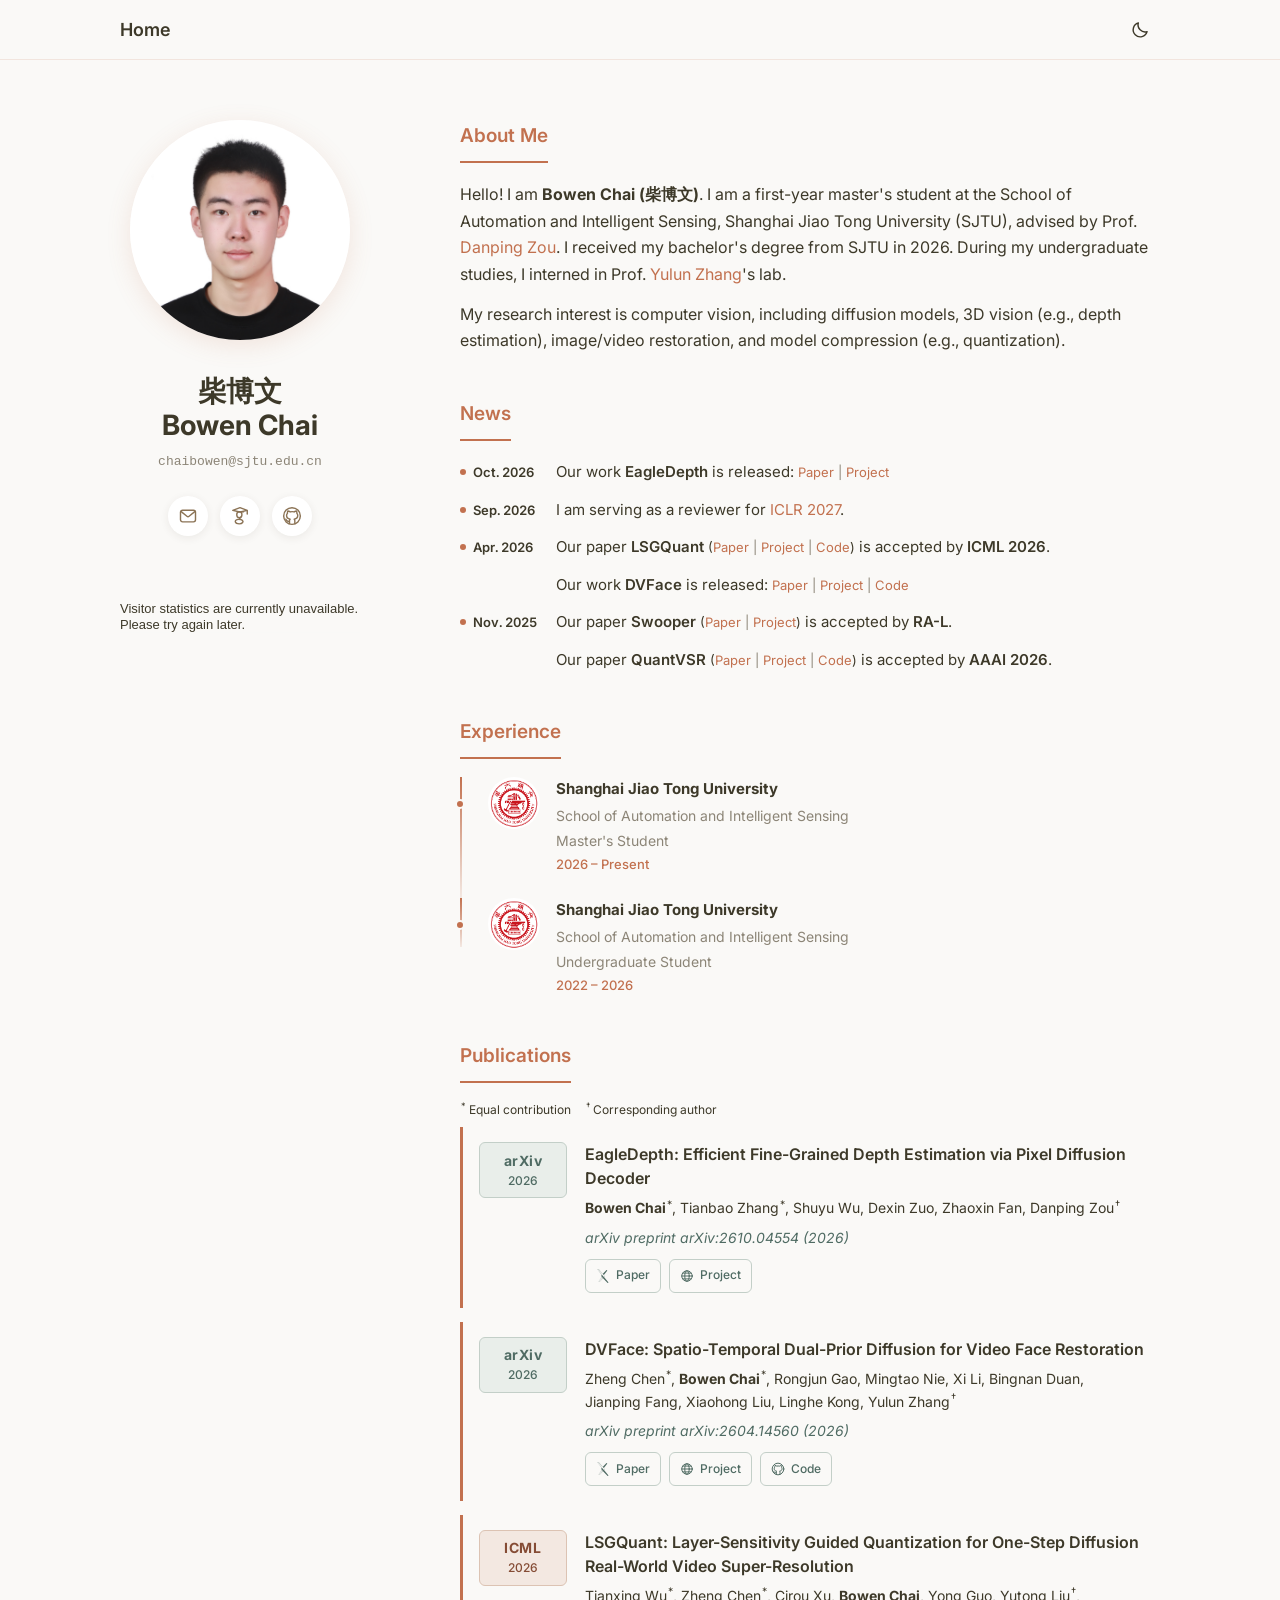
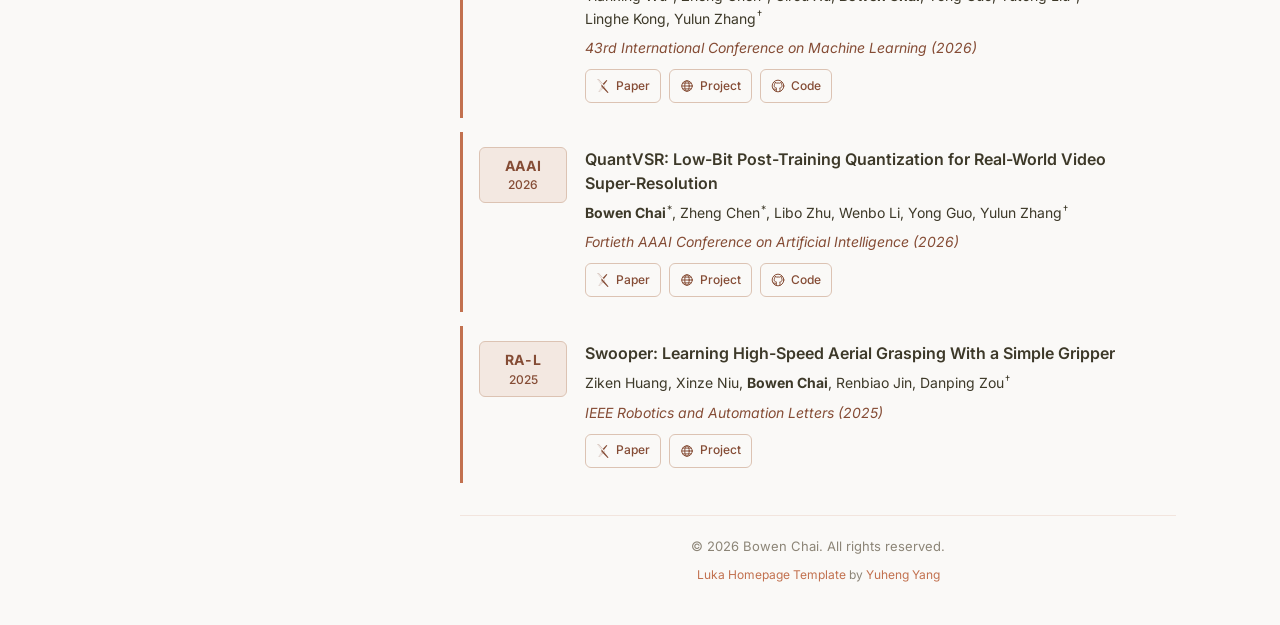
==== commit e8bc0b26: "Add EagleDepth publication and news" ====
--- a/index.html
+++ b/index.html
@@ -73,6 +73,14 @@
         <div class="section-body">
           <!-- Group by full YYYY-MM; add same-month updates inside that group's list. -->
           <ul class="news-list">
+            <li class="news-group" data-news-month="2026-10">
+              <time class="news-date" id="news-month-2026-10" datetime="2026-10">Oct. 2026</time>
+              <ul class="news-updates" aria-labelledby="news-month-2026-10">
+                <li class="news-item" id="news-eagledepth-released">
+                  <p class="news-text">Our work <strong class="news-paper">EagleDepth</strong> is released: <span class="news-resources"><a href="https://arxiv.org/abs/2610.04554" target="_blank" rel="noopener" aria-label="EagleDepth paper">Paper</a> <span class="news-resource-divider" aria-hidden="true">|</span> <a href="https://sjtu-visys-team.github.io/EagleDepth/" target="_blank" rel="noopener" aria-label="EagleDepth project">Project</a></span></p>
+                </li>
+              </ul>
+            </li>
             <li class="news-group" data-news-month="2026-09">
               <time class="news-date" id="news-month-2026-09" datetime="2026-09">Sep. 2026</time>
               <ul class="news-updates" aria-labelledby="news-month-2026-09">
@@ -142,6 +150,24 @@
           <div class="publications">
             <div class="pub-author-note" id="publications-author-note"><span><sup class="pub-author-mark">*</sup> Equal contribution</span><span><sup class="pub-author-mark">†</sup> Corresponding author</span></div>
             <ol class="bibliography">
+              <li class="pub-entry pub-entry--preprint" id="publication-eagledepth">
+                <div class="pub-row">
+                  <div class="pub-venue">
+                    <span class="pub-venue-name">arXiv</span>
+                    <span class="pub-venue-year">2026</span>
+                  </div>
+                  <div class="pub-content">
+                    <div class="title">EagleDepth: Efficient Fine-Grained Depth Estimation via Pixel Diffusion Decoder</div>
+                    <div class="author" aria-describedby="publications-author-note"><span class="pub-author"><strong>Bowen Chai</strong><sup class="pub-author-mark">*</sup></span>, <span class="pub-author">Tianbao Zhang<sup class="pub-author-mark">*</sup></span>, <span class="pub-author">Shuyu Wu</span>, <span class="pub-author">Dexin Zuo</span>, <span class="pub-author">Zhaoxin Fan</span>, <span class="pub-author">Danping Zou<sup class="pub-author-mark">†</sup></span></div>
+                    <div class="periodical"><em>arXiv preprint arXiv:2610.04554 (2026)</em></div>
+                    <div class="links pub-links">
+                      <a class="pub-link" href="https://arxiv.org/abs/2610.04554" target="_blank" rel="noopener"><svg class="ui-icon pub-link-icon pub-link-icon--brand" viewBox="0 0 24 24" aria-hidden="true" focusable="false"><path d="M3.8423 0a1.0037 1.0037 0 0 0-.922.6078c-.1536.3687-.0438.6275.2938 1.1113l6.9185 8.3597-1.0223 1.1058a1.0393 1.0393 0 0 0 .003 1.4229l1.2292 1.3135-5.4391 6.4444c-.2803.299-.4538.823-.2971 1.1986a1.0253 1.0253 0 0 0 .9585.635.9133.9133 0 0 0 .6891-.3405l5.783-6.126 7.4902 8.0051a.8527.8527 0 0 0 .6835.2597.9575.9575 0 0 0 .8777-.6138c.1577-.377-.017-.7502-.306-1.1407l-7.0518-8.3418 1.0632-1.13a.9626.9626 0 0 0 .0089-1.3165L4.6336.4639s-.3733-.4535-.768-.463zm0 .272h.0166c.2179.0052.4874.2715.5644.3639l.005.006.0052.0055 10.169 10.9905a.6915.6915 0 0 1-.0072.945l-1.0666 1.133-1.4982-1.7724-8.5994-10.39c-.3286-.472-.352-.6183-.2592-.841a.7307.7307 0 0 1 .6704-.4401Zm14.341 1.5701a.877.877 0 0 0-.6554.2418l-5.6962 6.1584 1.6944 1.8319 5.3089-6.5138c.3251-.4335.479-.6603.3247-1.0292a1.1205 1.1205 0 0 0-.9763-.689zm-7.6557 12.2823 1.3186 1.4135-5.7864 6.1295a.6494.6494 0 0 1-.4959.26.7516.7516 0 0 1-.706-.4669c-.1119-.2682.0359-.6864.2442-.9083l.0051-.0055.0047-.0055z"/></svg><span>Paper</span></a>
+                      <a class="pub-link" href="https://sjtu-visys-team.github.io/EagleDepth/" target="_blank" rel="noopener"><svg class="ui-icon pub-link-icon" viewBox="0 0 24 24" aria-hidden="true" focusable="false"><circle cx="12" cy="12" r="9"/><ellipse cx="12" cy="12" rx="3.8" ry="9"/><path d="M3 12h18M5 7h14M5 17h14"/></svg><span>Project</span></a>
+                    </div>
+                  </div>
+                </div>
+              </li>
+
               <li class="pub-entry pub-entry--preprint" id="publication-dvface">
                 <div class="pub-row">
                   <div class="pub-venue">
